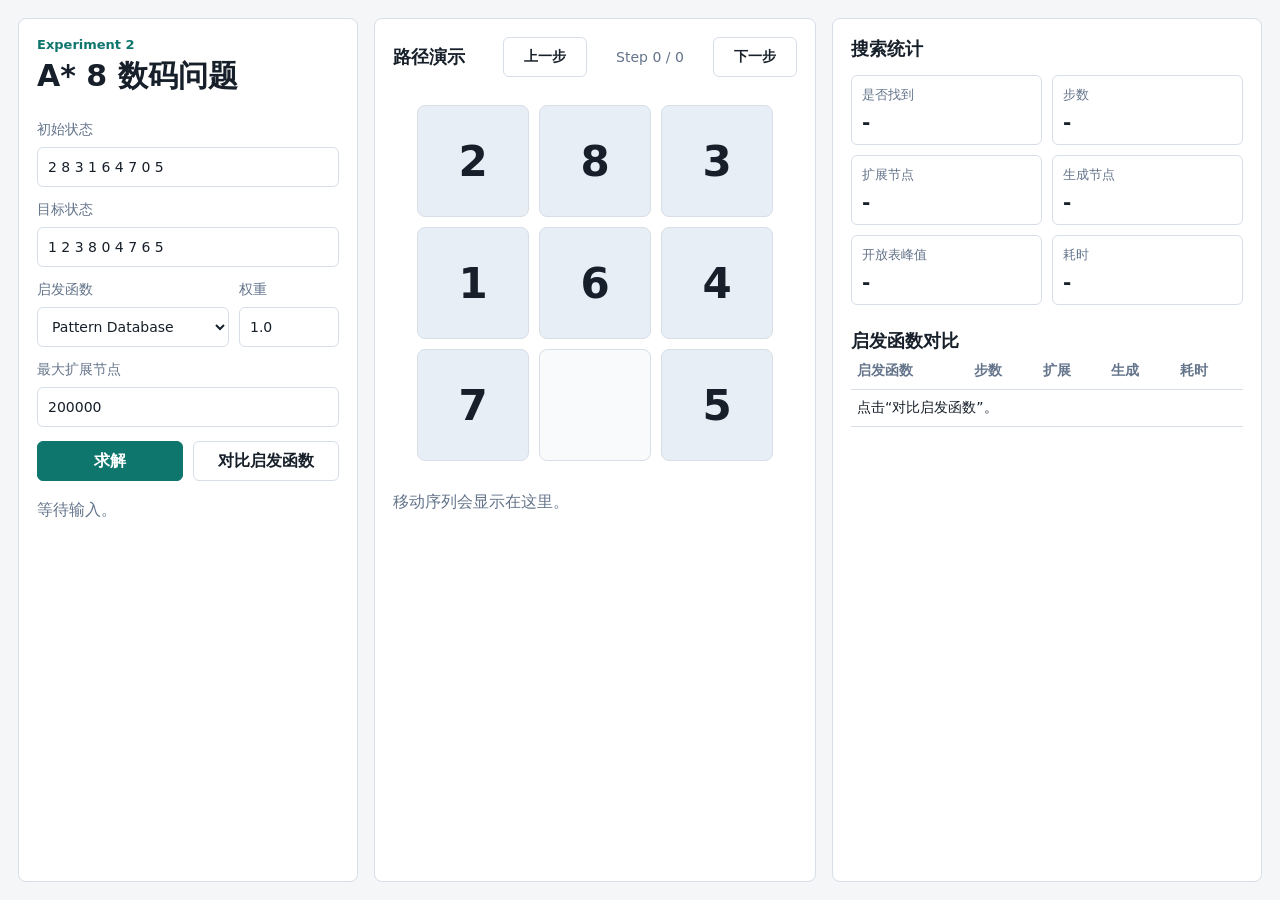
==== experiment2/web/index.html @ 2449d861 "实验2更新" ====
<!doctype html>
<html lang="zh-CN">
  <head>
    <meta charset="utf-8" />
    <meta name="viewport" content="width=device-width, initial-scale=1" />
    <title>A* 8 数码实验</title>
    <link rel="stylesheet" href="styles.css" />
  </head>
  <body>
    <main class="layout">
      <section class="panel controls">
        <div class="title-block">
          <p class="eyebrow">Experiment 2</p>
          <h1>A* 8 数码问题</h1>
        </div>

        <label>
          初始状态
          <input id="start" value="2 8 3 1 6 4 7 0 5" />
        </label>

        <label>
          目标状态
          <input id="goal" value="1 2 3 8 0 4 7 6 5" />
        </label>

        <div class="row">
          <label>
            启发函数
            <select id="heuristic">
              <option value="pattern_db">Pattern Database</option>
              <option value="linear_conflict">Linear Conflict</option>
              <option value="manhattan">Manhattan</option>
              <option value="misplaced">Misplaced</option>
            </select>
          </label>

          <label>
            权重
            <input id="weight" type="number" step="0.1" min="0.1" value="1.0" />
          </label>
        </div>

        <label>
          最大扩展节点
          <input id="maxExpanded" type="number" min="1" value="200000" />
        </label>

        <div class="buttons">
          <button id="solveBtn">求解</button>
          <button id="compareBtn" class="secondary">对比启发函数</button>
        </div>

        <p id="status" class="status">等待输入。</p>
      </section>

      <section class="panel board-panel">
        <div class="panel-header">
          <h2>路径演示</h2>
          <div class="step-control">
            <button id="prevBtn" class="secondary">上一步</button>
            <span id="stepLabel">Step 0 / 0</span>
            <button id="nextBtn" class="secondary">下一步</button>
          </div>
        </div>

        <div id="board" class="board"></div>
        <p id="moveLabel" class="move-label">移动序列会显示在这里。</p>
      </section>

      <section class="panel result-panel">
        <h2>搜索统计</h2>
        <div class="stats">
          <div><span>是否找到</span><strong id="found">-</strong></div>
          <div><span>步数</span><strong id="depth">-</strong></div>
          <div><span>扩展节点</span><strong id="expanded">-</strong></div>
          <div><span>生成节点</span><strong id="generated">-</strong></div>
          <div><span>开放表峰值</span><strong id="frontier">-</strong></div>
          <div><span>耗时</span><strong id="elapsed">-</strong></div>
        </div>

        <h2>启发函数对比</h2>
        <div class="table-wrap">
          <table>
            <thead>
              <tr>
                <th>启发函数</th>
                <th>步数</th>
                <th>扩展</th>
                <th>生成</th>
                <th>耗时</th>
              </tr>
            </thead>
            <tbody id="compareBody">
              <tr><td colspan="5">点击“对比启发函数”。</td></tr>
            </tbody>
          </table>
        </div>
      </section>
    </main>

    <script src="app.js"></script>
  </body>
</html>
---- experiment2/web/styles.css ----
:root {
  color-scheme: light;
  --bg: #f4f6f8;
  --panel: #ffffff;
  --border: #d7dee8;
  --text: #17202a;
  --muted: #64748b;
  --primary: #0f766e;
  --primary-dark: #115e59;
  --tile: #e8eef5;
  --blank: #f8fafc;
}

* {
  box-sizing: border-box;
}

body {
  margin: 0;
  background: var(--bg);
  color: var(--text);
  font-family: system-ui, -apple-system, BlinkMacSystemFont, "Segoe UI", sans-serif;
}

.layout {
  display: grid;
  grid-template-columns: 340px minmax(360px, 1fr) 430px;
  gap: 16px;
  max-width: 1380px;
  min-height: 100vh;
  margin: 0 auto;
  padding: 18px;
}

.panel {
  background: var(--panel);
  border: 1px solid var(--border);
  border-radius: 8px;
  padding: 18px;
}

.title-block {
  margin-bottom: 24px;
}

.eyebrow {
  margin: 0 0 4px;
  color: var(--primary);
  font-size: 13px;
  font-weight: 700;
}

h1,
h2 {
  margin: 0;
  letter-spacing: 0;
}

h1 {
  font-size: 30px;
}

h2 {
  font-size: 18px;
}

label {
  display: grid;
  gap: 8px;
  margin-bottom: 14px;
  color: var(--muted);
  font-size: 14px;
}

input,
select,
button {
  width: 100%;
  height: 40px;
  border: 1px solid var(--border);
  border-radius: 6px;
  padding: 0 10px;
  background: #fff;
  color: var(--text);
  font: inherit;
}

.row {
  display: grid;
  grid-template-columns: 1fr 100px;
  gap: 10px;
}

.buttons {
  display: grid;
  grid-template-columns: 1fr 1fr;
  gap: 10px;
  margin-top: 4px;
}

button {
  border-color: var(--primary);
  background: var(--primary);
  color: #fff;
  cursor: pointer;
  font-weight: 700;
}

button:hover {
  background: var(--primary-dark);
}

button.secondary {
  border-color: var(--border);
  background: #fff;
  color: var(--text);
  font-weight: 600;
}

button.secondary:hover {
  background: #f1f5f9;
}

.status,
.move-label {
  color: var(--muted);
  line-height: 1.6;
}

.panel-header {
  display: flex;
  justify-content: space-between;
  gap: 12px;
  align-items: center;
  margin-bottom: 20px;
}

.step-control {
  display: grid;
  grid-template-columns: 84px 110px 84px;
  gap: 8px;
  align-items: center;
  color: var(--muted);
  font-size: 14px;
  text-align: center;
}

.board {
  display: grid;
  grid-template-columns: repeat(3, 112px);
  grid-template-rows: repeat(3, 112px);
  gap: 10px;
  justify-content: center;
  margin: 28px auto;
}

.tile {
  display: grid;
  place-items: center;
  border: 1px solid var(--border);
  border-radius: 8px;
  background: var(--tile);
  font-size: 42px;
  font-weight: 800;
}

.tile.blank {
  background: var(--blank);
  color: transparent;
}

.stats {
  display: grid;
  grid-template-columns: repeat(2, 1fr);
  gap: 10px;
  margin: 14px 0 24px;
}

.stats div {
  border: 1px solid var(--border);
  border-radius: 6px;
  padding: 10px;
}

.stats span {
  display: block;
  color: var(--muted);
  font-size: 13px;
}

.stats strong {
  display: block;
  margin-top: 6px;
  font-size: 20px;
}

.table-wrap {
  overflow-x: auto;
}

table {
  width: 100%;
  border-collapse: collapse;
  font-size: 14px;
}

th,
td {
  border-bottom: 1px solid var(--border);
  padding: 9px 6px;
  text-align: left;
}

th {
  color: var(--muted);
  font-weight: 700;
}

@media (max-width: 1120px) {
  .layout {
    grid-template-columns: 1fr;
  }

  .board {
    grid-template-columns: repeat(3, minmax(80px, 112px));
    grid-template-rows: repeat(3, minmax(80px, 112px));
  }
}
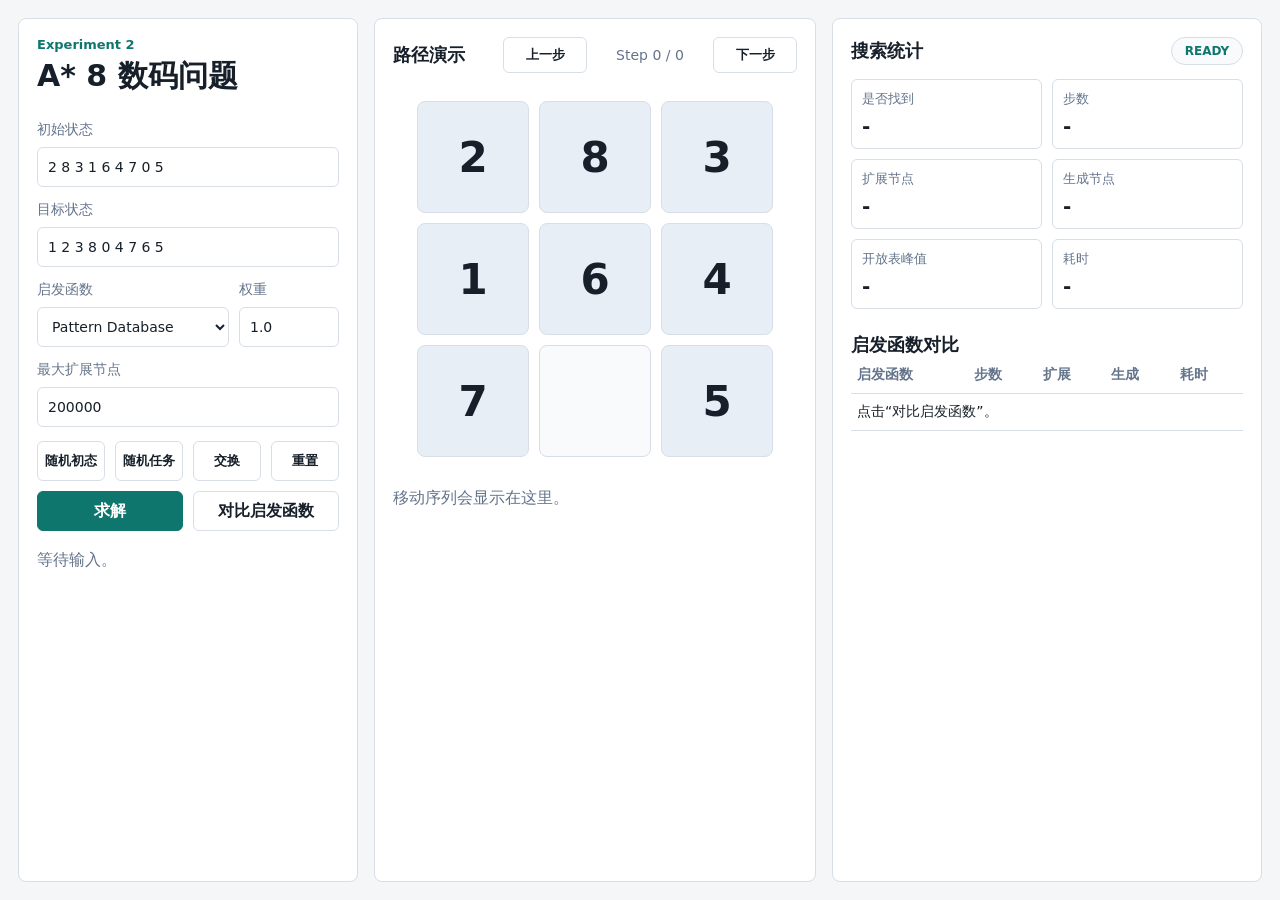
==== commit eb900578: "4" ====
--- a/experiment2/web/index.html
+++ b/experiment2/web/index.html
@@ -46,6 +46,13 @@
           <input id="maxExpanded" type="number" min="1" value="200000" />
         </label>
 
+        <div class="quick-actions">
+          <button id="randomStartBtn" class="ghost">随机初态</button>
+          <button id="randomPairBtn" class="ghost">随机任务</button>
+          <button id="swapBtn" class="ghost">交换</button>
+          <button id="resetBtn" class="ghost">重置</button>
+        </div>
+
         <div class="buttons">
           <button id="solveBtn">求解</button>
           <button id="compareBtn" class="secondary">对比启发函数</button>
@@ -69,7 +76,10 @@
       </section>
 
       <section class="panel result-panel">
-        <h2>搜索统计</h2>
+        <div class="panel-header compact">
+          <h2>搜索统计</h2>
+          <span id="modeBadge" class="trace-pill">READY</span>
+        </div>
         <div class="stats">
           <div><span>是否找到</span><strong id="found">-</strong></div>
           <div><span>步数</span><strong id="depth">-</strong></div>
--- a/experiment2/web/styles.css
+++ b/experiment2/web/styles.css
@@ -85,17 +85,32 @@
   font: inherit;
 }
 
+input:focus,
+select:focus {
+  border-color: var(--primary);
+  box-shadow: 0 0 0 3px rgba(15, 118, 110, 0.14);
+  outline: none;
+}
+
 .row {
   display: grid;
   grid-template-columns: 1fr 100px;
   gap: 10px;
 }
 
+.quick-actions,
 .buttons {
   display: grid;
+  gap: 10px;
+}
+
+.quick-actions {
+  grid-template-columns: repeat(4, 1fr);
+  margin: 4px 0 10px;
+}
+
+.buttons {
   grid-template-columns: 1fr 1fr;
-  gap: 10px;
-  margin-top: 4px;
 }
 
 button {
@@ -110,15 +125,28 @@
   background: var(--primary-dark);
 }
 
-button.secondary {
+button:disabled {
+  cursor: wait;
+  opacity: 0.68;
+}
+
+button.secondary,
+button.ghost {
   border-color: var(--border);
   background: #fff;
   color: var(--text);
   font-weight: 600;
 }
 
-button.secondary:hover {
+button.secondary:hover,
+button.ghost:hover {
   background: #f1f5f9;
+}
+
+button.ghost {
+  min-width: 0;
+  padding: 0 6px;
+  font-size: 13px;
 }
 
 .status,
@@ -129,12 +157,30 @@
 
 .panel-header {
   display: flex;
+  flex-wrap: wrap;
   justify-content: space-between;
   gap: 12px;
   align-items: center;
   margin-bottom: 20px;
 }
 
+.panel-header.compact {
+  margin-bottom: 14px;
+}
+
+.trace-pill {
+  display: inline-grid;
+  min-width: 72px;
+  height: 28px;
+  place-items: center;
+  border: 1px solid var(--border);
+  border-radius: 999px;
+  background: #f8fafc;
+  color: var(--primary);
+  font-size: 12px;
+  font-weight: 700;
+}
+
 .step-control {
   display: grid;
   grid-template-columns: 84px 110px 84px;
@@ -143,6 +189,11 @@
   color: var(--muted);
   font-size: 14px;
   text-align: center;
+}
+
+.step-control button {
+  height: 36px;
+  font-size: 13px;
 }
 
 .board {
@@ -160,6 +211,7 @@
   border: 1px solid var(--border);
   border-radius: 8px;
   background: var(--tile);
+  color: var(--text);
   font-size: 42px;
   font-weight: 800;
 }
@@ -169,6 +221,11 @@
   color: transparent;
 }
 
+.move-label {
+  min-height: 52px;
+  margin: 0;
+}
+
 .stats {
   display: grid;
   grid-template-columns: repeat(2, 1fr);
@@ -180,6 +237,7 @@
   border: 1px solid var(--border);
   border-radius: 6px;
   padding: 10px;
+  background: #fff;
 }
 
 .stats span {
@@ -209,10 +267,16 @@
   border-bottom: 1px solid var(--border);
   padding: 9px 6px;
   text-align: left;
+  white-space: nowrap;
 }
 
 th {
   color: var(--muted);
+  font-weight: 700;
+}
+
+.heuristic-name {
+  color: var(--primary);
   font-weight: 700;
 }
 
@@ -226,3 +290,25 @@
     grid-template-rows: repeat(3, minmax(80px, 112px));
   }
 }
+
+@media (max-width: 560px) {
+  .layout {
+    padding: 10px;
+  }
+
+  .quick-actions,
+  .buttons,
+  .row,
+  .stats {
+    grid-template-columns: 1fr;
+  }
+
+  .panel-header {
+    align-items: stretch;
+  }
+
+  .step-control {
+    grid-template-columns: 1fr;
+    width: 100%;
+  }
+}
